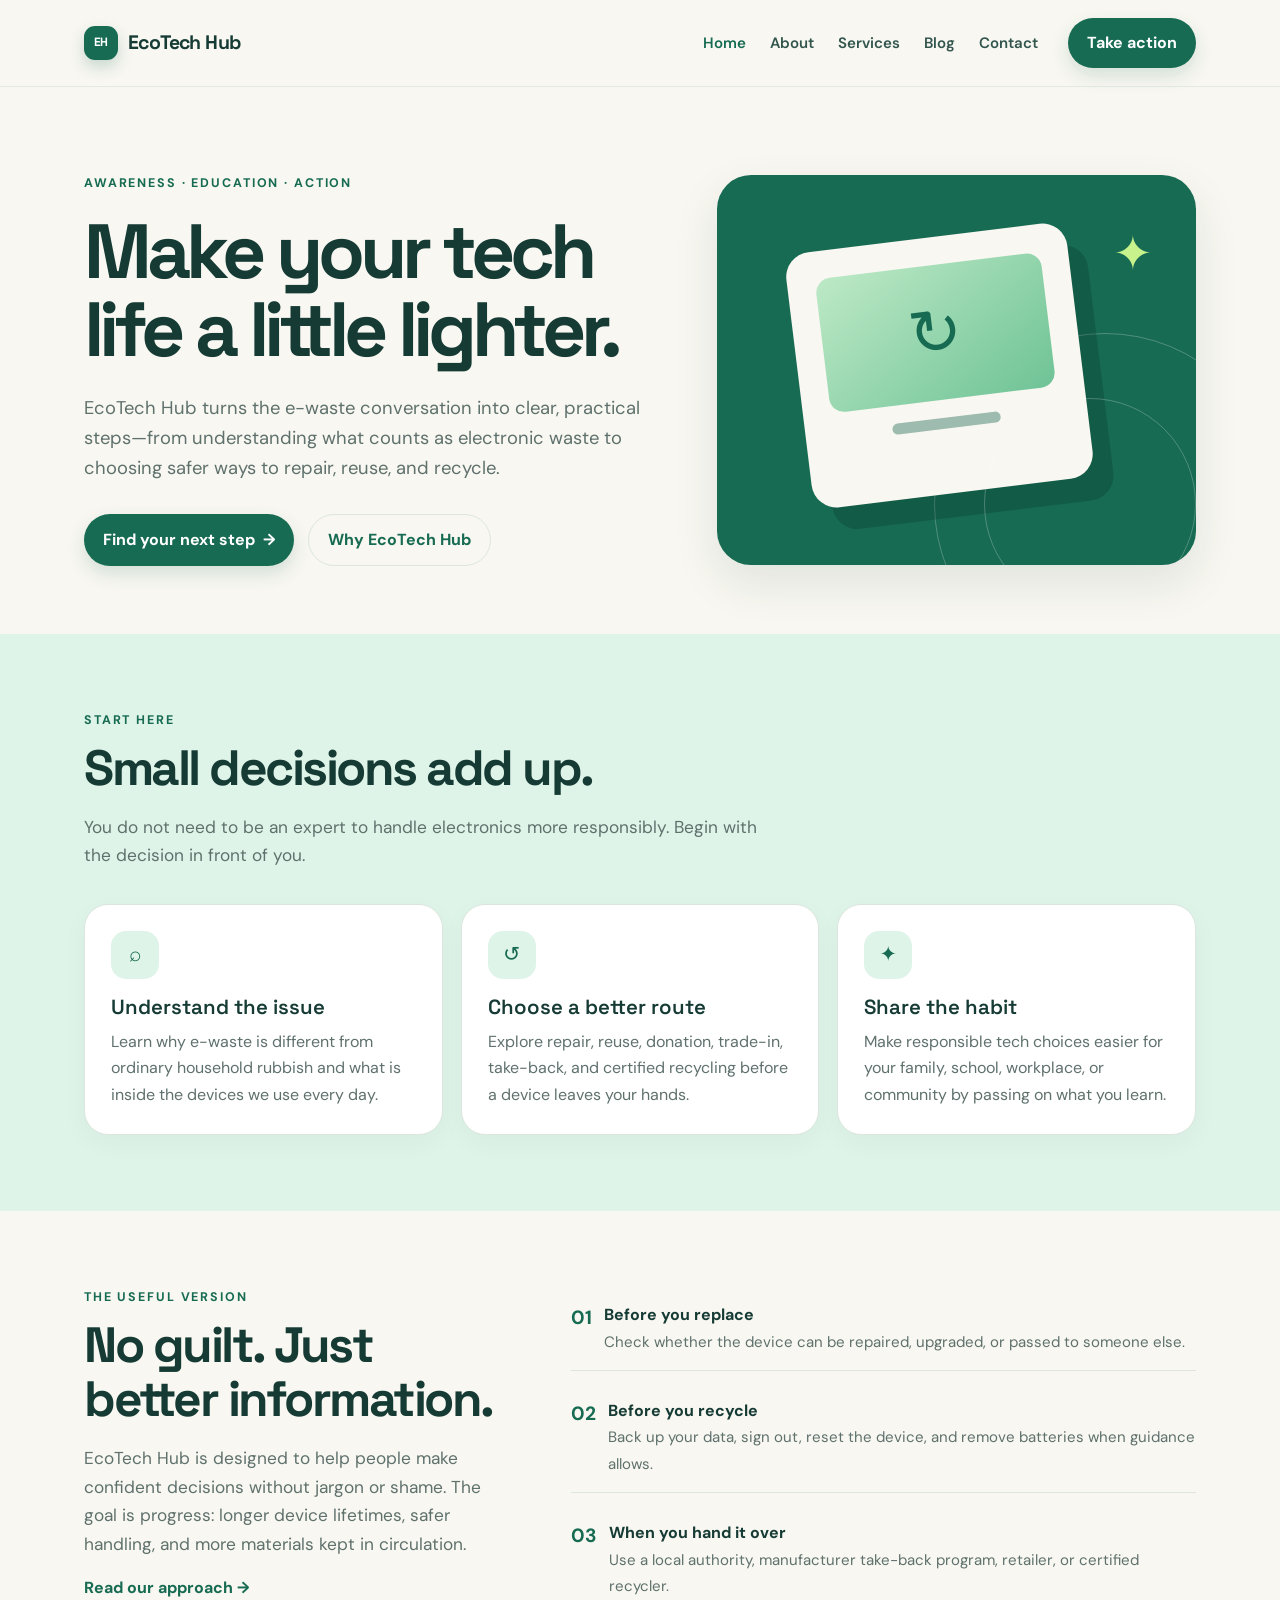
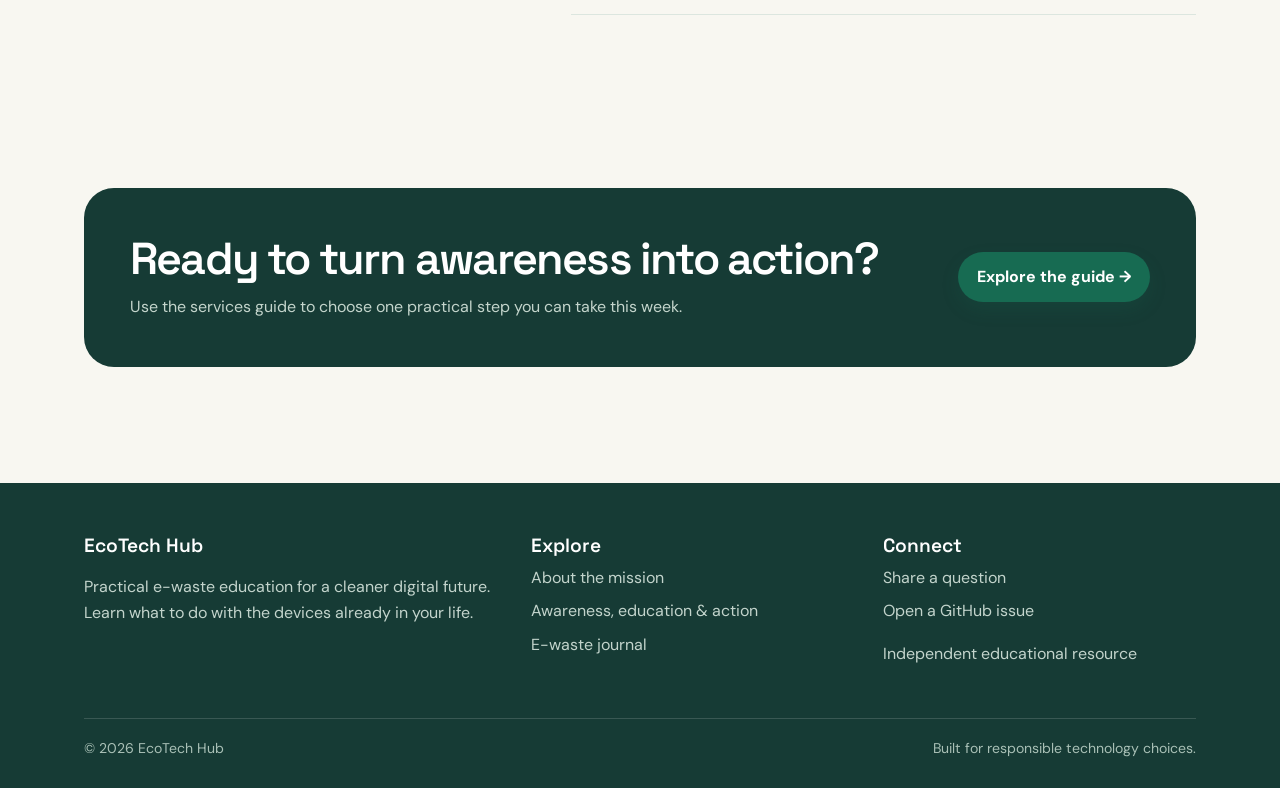
==== index.html @ 5b1f131c "Add files via upload" ====
<!doctype html><html lang="en"><head>
<meta charset="utf-8">
<meta name="viewport" content="width=device-width, initial-scale=1">
<title>EcoTech Hub | E-waste awareness, education and action</title>
<meta name="description" content="EcoTech Hub helps people understand electronic waste, recycle responsibly, and take practical action for a cleaner digital future.">
<link rel="canonical" href="https://eyezake.github.io/ecotech-hub/">
<meta property="og:title" content="EcoTech Hub | E-waste awareness, education and action">
<meta property="og:description" content="EcoTech Hub helps people understand electronic waste, recycle responsibly, and take practical action for a cleaner digital future.">
<meta property="og:image" content="https://eyezake.github.io/ecotech-hub/og-image.png">
<meta property="og:url" content="https://eyezake.github.io/ecotech-hub/">
<meta property="og:type" content="website">
<meta property="og:site_name" content="EcoTech Hub">
<meta name="twitter:card" content="summary_large_image">
<meta name="twitter:title" content="EcoTech Hub | E-waste awareness, education and action">
<meta name="twitter:description" content="EcoTech Hub helps people understand electronic waste, recycle responsibly, and take practical action for a cleaner digital future.">
<meta name="twitter:image" content="https://eyezake.github.io/ecotech-hub/og-image.png">
<link rel="icon" href="./favicon.ico" sizes="any">
<link rel="stylesheet" href="./styles.css">
<script type="application/ld+json">{"@context":"https://schema.org","@type":"Organization","@id":"https://eyezake.github.io/ecotech-hub/#organization","name":"EcoTech Hub","url":"https://eyezake.github.io/ecotech-hub/","logo":"https://eyezake.github.io/ecotech-hub/og-image.png","description":"EcoTech Hub helps people understand electronic waste, recycle responsibly, and take practical action for a cleaner digital future."}</script>
</head><body><header class="site-header"><a class="skip-link" href="#main">Skip to content</a><div class="nav-wrap"><a class="brand" href="./"><span class="brand-mark" aria-hidden="true">EH</span><span>EcoTech Hub</span></a><button class="menu-toggle" aria-controls="site-nav" aria-expanded="false" aria-label="Open navigation">☰</button><nav id="site-nav" class="nav-links" aria-label="Primary navigation"><a href="./index.html" aria-current="page">Home</a><a href="./about.html">About</a><a href="./services.html">Services</a><a href="./blog.html">Blog</a><a href="./contact.html">Contact</a></nav><a class="nav-cta" href="./contact.html">Take action</a></div></header><main id="main"><section class="hero"><div><div class="eyebrow">Awareness · education · action</div><h1>Make your tech life a little lighter.</h1><p>EcoTech Hub turns the e-waste conversation into clear, practical steps—from understanding what counts as electronic waste to choosing safer ways to repair, reuse, and recycle.</p><div class="actions"><a class="button" href="./services.html">Find your next step <span aria-hidden="true">→</span></a><a class="button secondary" href="./about.html">Why EcoTech Hub</a></div></div><div class="hero-art" role="img" aria-label="Illustration of a smartphone inside a circular economy loop"><div class="device"><div class="device-screen" aria-hidden="true">↻</div><div class="device-slot"></div></div><div class="orbit" aria-hidden="true">✦</div></div></section><section class="section-tint"><div class="inner"><div class="section-heading"><div class="eyebrow">Start here</div><h2>Small decisions add up.</h2><p>You do not need to be an expert to handle electronics more responsibly. Begin with the decision in front of you.</p></div><div class="grid"><article class="card"><div class="icon" aria-hidden="true">⌕</div><h3>Understand the issue</h3><p>Learn why e-waste is different from ordinary household rubbish and what is inside the devices we use every day.</p></article><article class="card"><div class="icon" aria-hidden="true">↺</div><h3>Choose a better route</h3><p>Explore repair, reuse, donation, trade-in, take-back, and certified recycling before a device leaves your hands.</p></article><article class="card"><div class="icon" aria-hidden="true">✦</div><h3>Share the habit</h3><p>Make responsible tech choices easier for your family, school, workplace, or community by passing on what you learn.</p></article></div></div></section><section class="section"><div class="split"><div class="section-heading"><div class="eyebrow">The useful version</div><h2>No guilt. Just better information.</h2><p>EcoTech Hub is designed to help people make confident decisions without jargon or shame. The goal is progress: longer device lifetimes, safer handling, and more materials kept in circulation.</p><a class="read-more" href="./about.html">Read our approach →</a></div><div class="checklist"><div class="check"><div class="checkmark">01</div><div><b>Before you replace</b><span>Check whether the device can be repaired, upgraded, or passed to someone else.</span></div></div><div class="check"><div class="checkmark">02</div><div><b>Before you recycle</b><span>Back up your data, sign out, reset the device, and remove batteries when guidance allows.</span></div></div><div class="check"><div class="checkmark">03</div><div><b>When you hand it over</b><span>Use a local authority, manufacturer take-back program, retailer, or certified recycler.</span></div></div></div></div></section><section class="section"><div class="banner"><div><h2>Ready to turn awareness into action?</h2><p>Use the services guide to choose one practical step you can take this week.</p></div><a class="button" href="./services.html">Explore the guide →</a></div></section></main><footer class="site-footer"><div class="footer-inner"><div class="footer-grid"><div><div class="footer-title">EcoTech Hub</div><p>Practical e-waste education for a cleaner digital future. Learn what to do with the devices already in your life.</p></div><div><div class="footer-title">Explore</div><a href="./about.html">About the mission</a><a href="./services.html">Awareness, education & action</a><a href="./blog.html">E-waste journal</a></div><div><div class="footer-title">Connect</div><a href="./contact.html">Share a question</a><a href="https://github.com/Eyezake/ecotech-hub/issues/new" rel="noopener">Open a GitHub issue</a><p>Independent educational resource</p></div></div><div class="copyright"><span>© 2026 EcoTech Hub</span><span>Built for responsible technology choices.</span></div></div></footer><script src="./scripts.js" defer></script></body></html>
---- styles.css ----
@import url('https://fonts.googleapis.com/css2?family=DM+Sans:wght@400;500;600;700&family=Space+Grotesk:wght@500;600;700&display=swap');
:root{--ink:#163b35;--muted:#5f716d;--paper:#f8f7f1;--card:#fff;--line:#dce6df;--green:#176b52;--lime:#c8f28b;--mint:#dff4e8;--orange:#ed8b57;--shadow:0 18px 45px rgba(22,59,53,.10);--radius:24px}*{box-sizing:border-box}html{scroll-behavior:smooth}body{margin:0;background:var(--paper);color:var(--ink);font:16px/1.65 'DM Sans',system-ui,sans-serif}a{color:inherit;text-decoration:none}a:hover{text-decoration:underline;text-underline-offset:3px}img{max-width:100%;display:block}.skip-link{position:absolute;left:-999px;top:8px;background:var(--ink);color:#fff;padding:8px 12px;border-radius:8px;z-index:10}.skip-link:focus{left:8px}.site-header{position:sticky;top:0;z-index:5;background:rgba(248,247,241,.94);backdrop-filter:blur(12px);border-bottom:1px solid rgba(220,230,223,.8)}.nav-wrap{max-width:1160px;margin:auto;padding:18px 24px;display:flex;align-items:center;gap:30px}.brand{display:flex;align-items:center;gap:10px;font-family:'Space Grotesk',sans-serif;font-weight:700;font-size:1.22rem;letter-spacing:-.03em;margin-right:auto}.brand-mark{width:34px;height:34px;border-radius:11px;background:var(--green);color:#fff;display:grid;place-items:center;font-size:.75rem;letter-spacing:-.08em;box-shadow:0 7px 15px rgba(23,107,82,.22)}.nav-links{display:flex;align-items:center;gap:24px;font-weight:600;font-size:.94rem;color:#31554d}.nav-links a[aria-current=page]{color:var(--green)}.nav-cta,.button{display:inline-flex;align-items:center;justify-content:center;gap:8px;border:0;border-radius:999px;background:var(--green);color:#fff;padding:12px 19px;font-weight:700;cursor:pointer;box-shadow:0 8px 18px rgba(23,107,82,.16)}.nav-cta:hover,.button:hover{background:#0f553f;text-decoration:none;transform:translateY(-1px)}.menu-toggle{display:none;background:none;border:1px solid var(--line);border-radius:10px;padding:8px 10px;color:var(--ink);font-size:1.2rem}.hero{max-width:1160px;margin:0 auto;padding:86px 24px 68px;display:grid;grid-template-columns:1.08fr .92fr;gap:70px;align-items:center}.eyebrow{color:var(--green);font-size:.78rem;text-transform:uppercase;letter-spacing:.15em;font-weight:700}.hero h1,.page-intro h1{font:700 clamp(2.7rem,6vw,5.35rem)/1.02 'Space Grotesk',sans-serif;letter-spacing:-.065em;margin:18px 0 24px;max-width:720px}.hero p{font-size:1.15rem;color:var(--muted);max-width:570px}.actions{display:flex;gap:14px;flex-wrap:wrap;margin-top:30px}.button.secondary{background:transparent;color:var(--green);border:1px solid var(--line);box-shadow:none}.button.secondary:hover{background:var(--mint)}.hero-art{min-height:390px;border-radius:34px;background:var(--green);position:relative;overflow:hidden;padding:30px;box-shadow:var(--shadow)}.hero-art:before,.hero-art:after{content:'';position:absolute;border:1px solid rgba(255,255,255,.24);border-radius:50%;width:340px;height:340px;right:-80px;bottom:-110px}.hero-art:after{width:210px;height:210px;right:0;bottom:-45px}.device{position:absolute;left:17%;top:16%;width:59%;height:66%;background:var(--paper);border-radius:25px;transform:rotate(-7deg);box-shadow:18px 24px 0 rgba(5,46,38,.25);padding:28px}.device-screen{height:67%;border-radius:15px;background:linear-gradient(145deg,#bde9c6,#6fc396);display:grid;place-items:center;color:var(--green);font-size:4rem}.device-slot{height:11px;width:48%;margin:18px auto 0;background:#9ebbb0;border-radius:99px}.orbit{position:absolute;right:9%;top:10%;color:var(--lime);font-size:3rem}.section{max-width:1160px;margin:0 auto;padding:76px 24px}.section-tint{background:var(--mint);max-width:none}.section-tint>.inner{max-width:1160px;margin:auto;padding:76px 24px}.section-heading{max-width:680px;margin-bottom:34px}.section-heading h2{font:700 clamp(2rem,4vw,3.1rem)/1.1 'Space Grotesk',sans-serif;letter-spacing:-.05em;margin:10px 0 14px}.section-heading p{color:var(--muted);font-size:1.08rem}.grid{display:grid;grid-template-columns:repeat(3,1fr);gap:18px}.card{background:var(--card);border:1px solid var(--line);border-radius:var(--radius);padding:26px;box-shadow:0 8px 24px rgba(22,59,53,.04)}.card h3{font:600 1.28rem/1.2 'Space Grotesk',sans-serif;margin:16px 0 10px}.card p{color:var(--muted);margin:0}.icon{width:48px;height:48px;border-radius:15px;background:var(--mint);display:grid;place-items:center;color:var(--green);font-size:1.3rem}.number{font:700 2.5rem 'Space Grotesk',sans-serif;color:var(--green)}.split{display:grid;grid-template-columns:.8fr 1.2fr;gap:70px;align-items:start}.checklist{display:grid;gap:12px}.check{display:flex;gap:12px;align-items:flex-start;padding:15px 0;border-bottom:1px solid var(--line)}.check b{display:block}.check span{color:var(--muted);font-size:.94rem}.checkmark{color:var(--green);font-weight:700;font-size:1.2rem}.banner{background:var(--ink);color:#fff;border-radius:30px;padding:46px;display:flex;align-items:center;justify-content:space-between;gap:30px}.banner h2{font:600 clamp(1.8rem,4vw,2.8rem)/1.1 'Space Grotesk',sans-serif;letter-spacing:-.04em;margin:0}.banner p{color:#c4d5cc;margin:.7rem 0 0;max-width:560px}.page-intro{max-width:1160px;margin:auto;padding:75px 24px 45px}.page-intro h1{font-size:clamp(2.5rem,5vw,4.5rem);max-width:760px} .page-intro p{max-width:700px;color:var(--muted);font-size:1.12rem}.prose{max-width:780px}.prose h2{font:600 2rem 'Space Grotesk',sans-serif;letter-spacing:-.04em;margin-top:42px}.prose h3{font:600 1.25rem 'Space Grotesk',sans-serif;margin-top:30px}.prose p,.prose li{color:#526863}.prose ul{padding-left:20px}.stats{display:grid;grid-template-columns:repeat(3,1fr);gap:18px;margin:34px 0}.stat{padding:22px 0;border-top:2px solid var(--green)}.stat p{color:var(--muted);margin:4px 0}.post-grid{display:grid;grid-template-columns:repeat(3,1fr);gap:18px}.post{overflow:hidden;padding:0}.post-top{height:155px;background:linear-gradient(135deg,var(--green),#3b9b72);padding:22px;color:#fff;display:flex;align-items:flex-end}.post:nth-child(2) .post-top{background:linear-gradient(135deg,#d37747,#f1b269)}.post:nth-child(3) .post-top{background:linear-gradient(135deg,#315f75,#79b99e)}.post-top span{font-size:.78rem;text-transform:uppercase;letter-spacing:.1em;font-weight:700}.post-body{padding:23px}.post-body h2{font:600 1.38rem/1.2 'Space Grotesk',sans-serif;margin:0 0 10px}.post-body p{color:var(--muted);margin:0 0 18px}.read-more{font-weight:700;color:var(--green)}.contact-layout{display:grid;grid-template-columns:.8fr 1.2fr;gap:60px}.contact-list{display:grid;gap:18px;margin-top:25px}.contact-item{display:flex;gap:14px;align-items:flex-start}.contact-item p{color:var(--muted);margin:2px 0}.form-card{background:#fff;border:1px solid var(--line);border-radius:26px;padding:30px;box-shadow:var(--shadow)}label{display:block;font-weight:700;margin:0 0 7px}input,textarea,select{width:100%;border:1px solid #cddbd3;border-radius:12px;background:#fbfcf9;padding:13px 14px;font:inherit;color:var(--ink);margin-bottom:18px}input:focus,textarea:focus,select:focus{outline:3px solid rgba(23,107,82,.16);border-color:var(--green)}textarea{min-height:140px;resize:vertical}.form-note{color:var(--muted);font-size:.86rem;margin-top:13px}.site-footer{background:var(--ink);color:#fff;margin-top:40px}.footer-inner{max-width:1160px;margin:auto;padding:50px 24px 28px}.footer-grid{display:grid;grid-template-columns:1.3fr 1fr 1fr;gap:40px}.footer-grid p,.footer-grid a{color:#c3d4cc}.footer-grid a{display:block;margin:7px 0}.footer-title{font:600 1.2rem 'Space Grotesk',sans-serif}.copyright{border-top:1px solid rgba(255,255,255,.15);margin-top:35px;padding-top:18px;color:#a9c0b6;font-size:.88rem;display:flex;justify-content:space-between;gap:15px;flex-wrap:wrap}.notice{background:#fff7e9;border-left:4px solid var(--orange);padding:18px 20px;border-radius:12px;color:#72533f;margin:25px 0}.sr-only{position:absolute;width:1px;height:1px;padding:0;margin:-1px;overflow:hidden;clip:rect(0,0,0,0);white-space:nowrap;border:0}@media(max-width:800px){.nav-wrap{padding:14px 18px}.menu-toggle{display:block}.nav-links{display:none;position:absolute;left:0;right:0;top:67px;background:var(--paper);padding:14px 20px 20px;border-bottom:1px solid var(--line);flex-direction:column;align-items:flex-start;gap:12px}.nav-links.open{display:flex}.nav-cta{display:none}.hero{grid-template-columns:1fr;gap:35px;padding-top:55px}.hero-art{min-height:310px}.grid,.post-grid{grid-template-columns:1fr}.split,.contact-layout{grid-template-columns:1fr;gap:32px}.stats{grid-template-columns:1fr}.banner{padding:30px;display:block}.banner .button{margin-top:22px}.section,.section-tint>.inner{padding:55px 20px}.page-intro{padding:55px 20px 32px}.footer-grid{grid-template-columns:1fr 1fr;gap:25px}.footer-grid>div:first-child{grid-column:1/-1}}@media(prefers-reduced-motion:reduce){*{scroll-behavior:auto!important;transition:none!important;animation:none!important}}
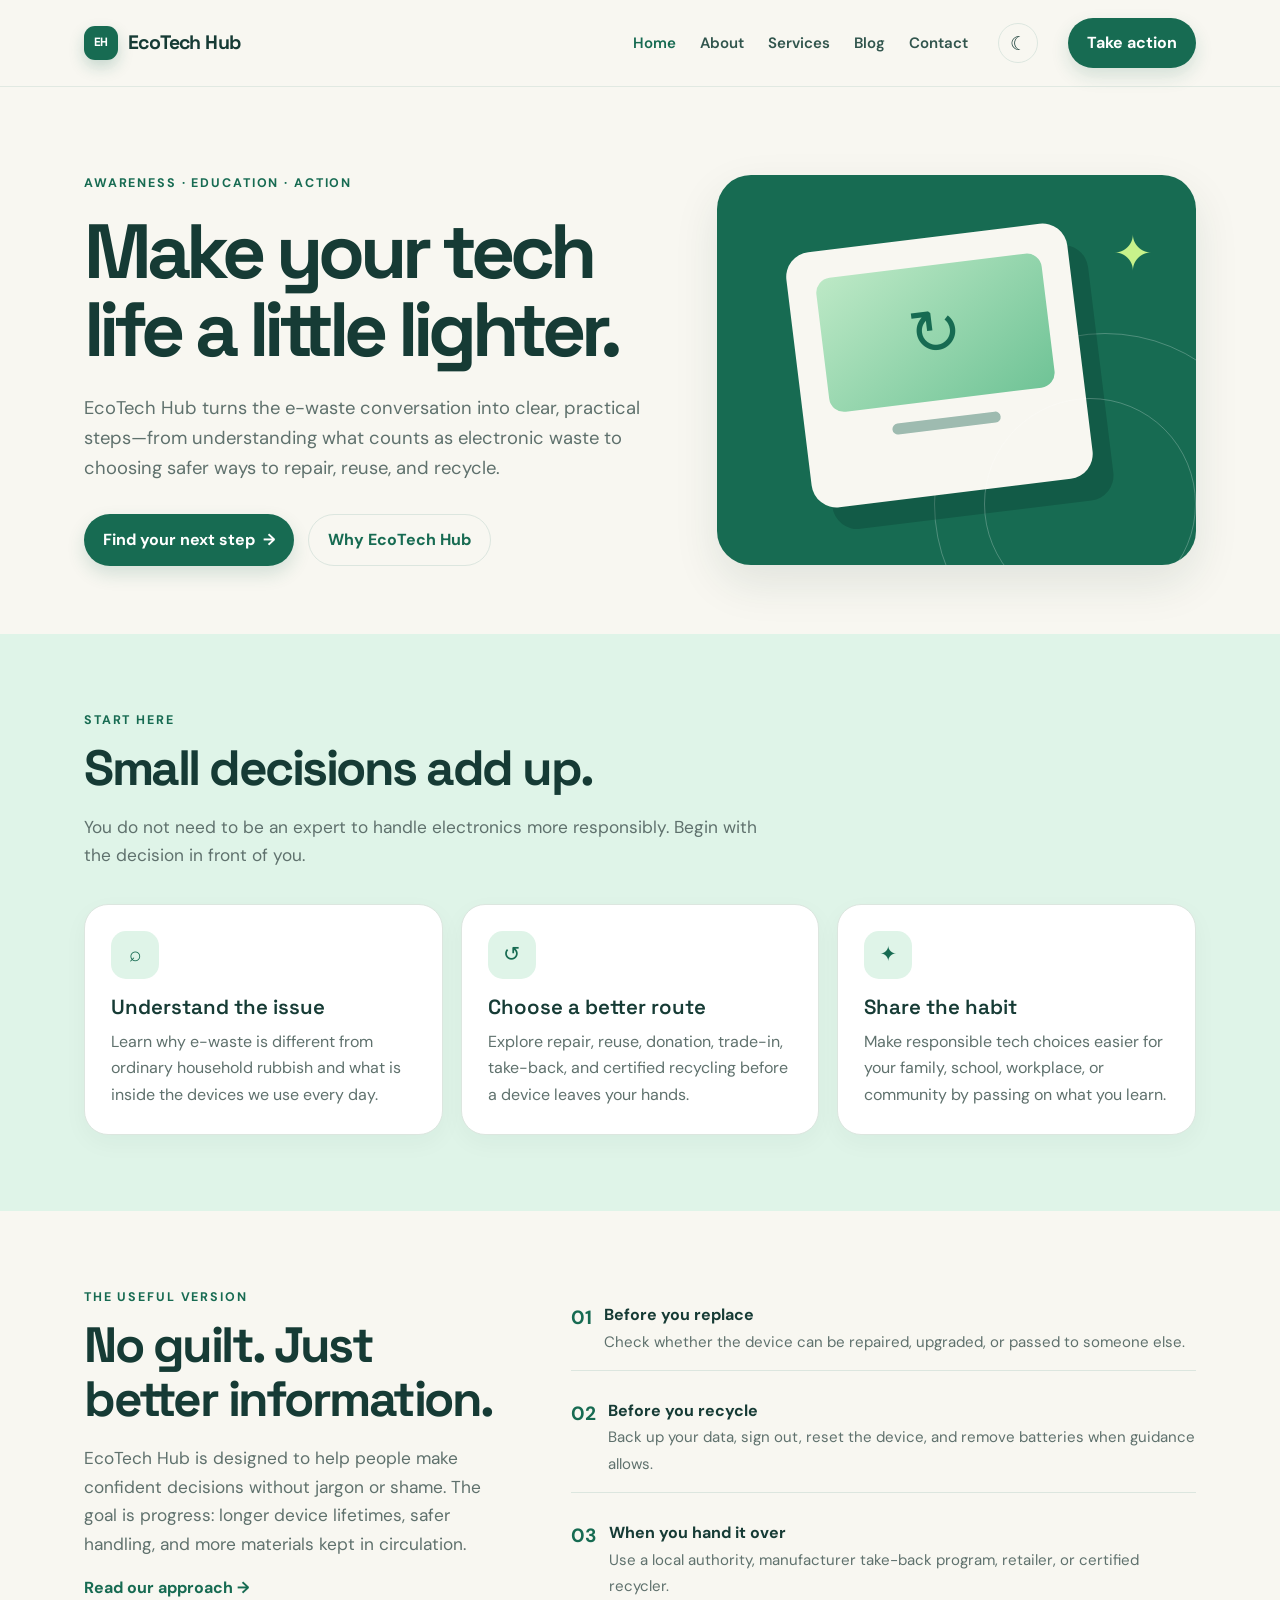
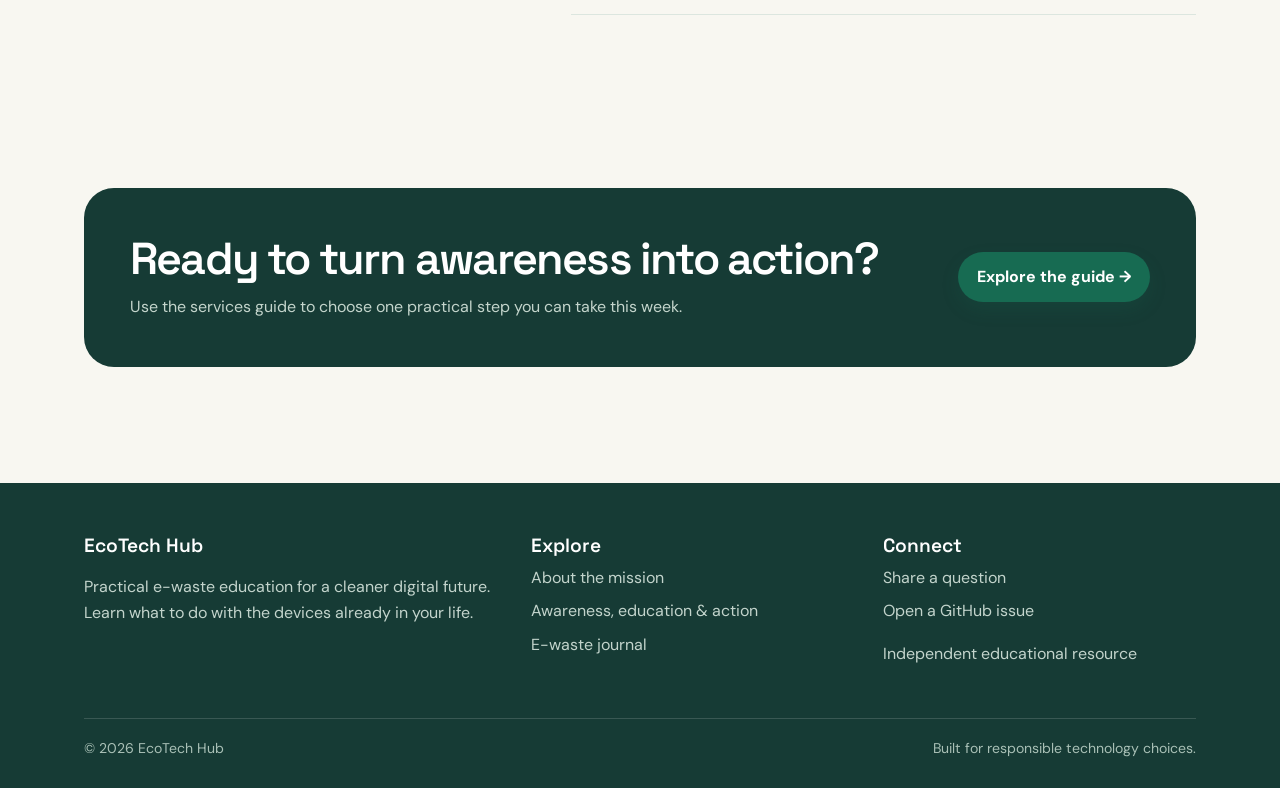
==== commit b2a60752: "Add files via upload" ====
--- a/index.html
+++ b/index.html
@@ -17,4 +17,4 @@
 <link rel="icon" href="./favicon.ico" sizes="any">
 <link rel="stylesheet" href="./styles.css">
 <script type="application/ld+json">{"@context":"https://schema.org","@type":"Organization","@id":"https://eyezake.github.io/ecotech-hub/#organization","name":"EcoTech Hub","url":"https://eyezake.github.io/ecotech-hub/","logo":"https://eyezake.github.io/ecotech-hub/og-image.png","description":"EcoTech Hub helps people understand electronic waste, recycle responsibly, and take practical action for a cleaner digital future."}</script>
-</head><body><header class="site-header"><a class="skip-link" href="#main">Skip to content</a><div class="nav-wrap"><a class="brand" href="./"><span class="brand-mark" aria-hidden="true">EH</span><span>EcoTech Hub</span></a><button class="menu-toggle" aria-controls="site-nav" aria-expanded="false" aria-label="Open navigation">☰</button><nav id="site-nav" class="nav-links" aria-label="Primary navigation"><a href="./index.html" aria-current="page">Home</a><a href="./about.html">About</a><a href="./services.html">Services</a><a href="./blog.html">Blog</a><a href="./contact.html">Contact</a></nav><a class="nav-cta" href="./contact.html">Take action</a></div></header><main id="main"><section class="hero"><div><div class="eyebrow">Awareness · education · action</div><h1>Make your tech life a little lighter.</h1><p>EcoTech Hub turns the e-waste conversation into clear, practical steps—from understanding what counts as electronic waste to choosing safer ways to repair, reuse, and recycle.</p><div class="actions"><a class="button" href="./services.html">Find your next step <span aria-hidden="true">→</span></a><a class="button secondary" href="./about.html">Why EcoTech Hub</a></div></div><div class="hero-art" role="img" aria-label="Illustration of a smartphone inside a circular economy loop"><div class="device"><div class="device-screen" aria-hidden="true">↻</div><div class="device-slot"></div></div><div class="orbit" aria-hidden="true">✦</div></div></section><section class="section-tint"><div class="inner"><div class="section-heading"><div class="eyebrow">Start here</div><h2>Small decisions add up.</h2><p>You do not need to be an expert to handle electronics more responsibly. Begin with the decision in front of you.</p></div><div class="grid"><article class="card"><div class="icon" aria-hidden="true">⌕</div><h3>Understand the issue</h3><p>Learn why e-waste is different from ordinary household rubbish and what is inside the devices we use every day.</p></article><article class="card"><div class="icon" aria-hidden="true">↺</div><h3>Choose a better route</h3><p>Explore repair, reuse, donation, trade-in, take-back, and certified recycling before a device leaves your hands.</p></article><article class="card"><div class="icon" aria-hidden="true">✦</div><h3>Share the habit</h3><p>Make responsible tech choices easier for your family, school, workplace, or community by passing on what you learn.</p></article></div></div></section><section class="section"><div class="split"><div class="section-heading"><div class="eyebrow">The useful version</div><h2>No guilt. Just better information.</h2><p>EcoTech Hub is designed to help people make confident decisions without jargon or shame. The goal is progress: longer device lifetimes, safer handling, and more materials kept in circulation.</p><a class="read-more" href="./about.html">Read our approach →</a></div><div class="checklist"><div class="check"><div class="checkmark">01</div><div><b>Before you replace</b><span>Check whether the device can be repaired, upgraded, or passed to someone else.</span></div></div><div class="check"><div class="checkmark">02</div><div><b>Before you recycle</b><span>Back up your data, sign out, reset the device, and remove batteries when guidance allows.</span></div></div><div class="check"><div class="checkmark">03</div><div><b>When you hand it over</b><span>Use a local authority, manufacturer take-back program, retailer, or certified recycler.</span></div></div></div></div></section><section class="section"><div class="banner"><div><h2>Ready to turn awareness into action?</h2><p>Use the services guide to choose one practical step you can take this week.</p></div><a class="button" href="./services.html">Explore the guide →</a></div></section></main><footer class="site-footer"><div class="footer-inner"><div class="footer-grid"><div><div class="footer-title">EcoTech Hub</div><p>Practical e-waste education for a cleaner digital future. Learn what to do with the devices already in your life.</p></div><div><div class="footer-title">Explore</div><a href="./about.html">About the mission</a><a href="./services.html">Awareness, education & action</a><a href="./blog.html">E-waste journal</a></div><div><div class="footer-title">Connect</div><a href="./contact.html">Share a question</a><a href="https://github.com/Eyezake/ecotech-hub/issues/new" rel="noopener">Open a GitHub issue</a><p>Independent educational resource</p></div></div><div class="copyright"><span>© 2026 EcoTech Hub</span><span>Built for responsible technology choices.</span></div></div></footer><script src="./scripts.js" defer></script></body></html>+</head><body><header class="site-header"><a class="skip-link" href="#main">Skip to content</a><div class="nav-wrap"><a class="brand" href="./"><span class="brand-mark" aria-hidden="true">EH</span><span>EcoTech Hub</span></a><button class="menu-toggle" aria-controls="site-nav" aria-expanded="false" aria-label="Open navigation">☰</button><nav id="site-nav" class="nav-links" aria-label="Primary navigation"><a href="./index.html" aria-current="page">Home</a><a href="./about.html">About</a><a href="./services.html">Services</a><a href="./blog.html">Blog</a><a href="./contact.html">Contact</a></nav><button class="theme-toggle" type="button" aria-pressed="false" aria-label="Switch to dark mode"><span class="theme-icon" aria-hidden="true">☾</span><span class="sr-only">Theme</span></button><a class="nav-cta" href="./contact.html">Take action</a></div></header><main id="main"><section class="hero"><div><div class="eyebrow">Awareness · education · action</div><h1>Make your tech life a little lighter.</h1><p>EcoTech Hub turns the e-waste conversation into clear, practical steps—from understanding what counts as electronic waste to choosing safer ways to repair, reuse, and recycle.</p><div class="actions"><a class="button" href="./services.html">Find your next step <span aria-hidden="true">→</span></a><a class="button secondary" href="./about.html">Why EcoTech Hub</a></div></div><div class="hero-art" role="img" aria-label="Illustration of a smartphone inside a circular economy loop"><div class="device"><div class="device-screen" aria-hidden="true">↻</div><div class="device-slot"></div></div><div class="orbit" aria-hidden="true">✦</div></div></section><section class="section-tint"><div class="inner"><div class="section-heading"><div class="eyebrow">Start here</div><h2>Small decisions add up.</h2><p>You do not need to be an expert to handle electronics more responsibly. Begin with the decision in front of you.</p></div><div class="grid"><article class="card"><div class="icon" aria-hidden="true">⌕</div><h3>Understand the issue</h3><p>Learn why e-waste is different from ordinary household rubbish and what is inside the devices we use every day.</p></article><article class="card"><div class="icon" aria-hidden="true">↺</div><h3>Choose a better route</h3><p>Explore repair, reuse, donation, trade-in, take-back, and certified recycling before a device leaves your hands.</p></article><article class="card"><div class="icon" aria-hidden="true">✦</div><h3>Share the habit</h3><p>Make responsible tech choices easier for your family, school, workplace, or community by passing on what you learn.</p></article></div></div></section><section class="section"><div class="split"><div class="section-heading"><div class="eyebrow">The useful version</div><h2>No guilt. Just better information.</h2><p>EcoTech Hub is designed to help people make confident decisions without jargon or shame. The goal is progress: longer device lifetimes, safer handling, and more materials kept in circulation.</p><a class="read-more" href="./about.html">Read our approach →</a></div><div class="checklist"><div class="check"><div class="checkmark">01</div><div><b>Before you replace</b><span>Check whether the device can be repaired, upgraded, or passed to someone else.</span></div></div><div class="check"><div class="checkmark">02</div><div><b>Before you recycle</b><span>Back up your data, sign out, reset the device, and remove batteries when guidance allows.</span></div></div><div class="check"><div class="checkmark">03</div><div><b>When you hand it over</b><span>Use a local authority, manufacturer take-back program, retailer, or certified recycler.</span></div></div></div></div></section><section class="section"><div class="banner"><div><h2>Ready to turn awareness into action?</h2><p>Use the services guide to choose one practical step you can take this week.</p></div><a class="button" href="./services.html">Explore the guide →</a></div></section></main><footer class="site-footer"><div class="footer-inner"><div class="footer-grid"><div><div class="footer-title">EcoTech Hub</div><p>Practical e-waste education for a cleaner digital future. Learn what to do with the devices already in your life.</p></div><div><div class="footer-title">Explore</div><a href="./about.html">About the mission</a><a href="./services.html">Awareness, education & action</a><a href="./blog.html">E-waste journal</a></div><div><div class="footer-title">Connect</div><a href="./contact.html">Share a question</a><a href="https://github.com/Eyezake/ecotech-hub/issues/new" rel="noopener">Open a GitHub issue</a><p>Independent educational resource</p></div></div><div class="copyright"><span>© 2026 EcoTech Hub</span><span>Built for responsible technology choices.</span></div></div></footer><script src="./scripts.js" defer></script></body></html>
--- a/styles.css
+++ b/styles.css
@@ -1,2 +1,2 @@
 @import url('https://fonts.googleapis.com/css2?family=DM+Sans:wght@400;500;600;700&family=Space+Grotesk:wght@500;600;700&display=swap');
-:root{--ink:#163b35;--muted:#5f716d;--paper:#f8f7f1;--card:#fff;--line:#dce6df;--green:#176b52;--lime:#c8f28b;--mint:#dff4e8;--orange:#ed8b57;--shadow:0 18px 45px rgba(22,59,53,.10);--radius:24px}*{box-sizing:border-box}html{scroll-behavior:smooth}body{margin:0;background:var(--paper);color:var(--ink);font:16px/1.65 'DM Sans',system-ui,sans-serif}a{color:inherit;text-decoration:none}a:hover{text-decoration:underline;text-underline-offset:3px}img{max-width:100%;display:block}.skip-link{position:absolute;left:-999px;top:8px;background:var(--ink);color:#fff;padding:8px 12px;border-radius:8px;z-index:10}.skip-link:focus{left:8px}.site-header{position:sticky;top:0;z-index:5;background:rgba(248,247,241,.94);backdrop-filter:blur(12px);border-bottom:1px solid rgba(220,230,223,.8)}.nav-wrap{max-width:1160px;margin:auto;padding:18px 24px;display:flex;align-items:center;gap:30px}.brand{display:flex;align-items:center;gap:10px;font-family:'Space Grotesk',sans-serif;font-weight:700;font-size:1.22rem;letter-spacing:-.03em;margin-right:auto}.brand-mark{width:34px;height:34px;border-radius:11px;background:var(--green);color:#fff;display:grid;place-items:center;font-size:.75rem;letter-spacing:-.08em;box-shadow:0 7px 15px rgba(23,107,82,.22)}.nav-links{display:flex;align-items:center;gap:24px;font-weight:600;font-size:.94rem;color:#31554d}.nav-links a[aria-current=page]{color:var(--green)}.nav-cta,.button{display:inline-flex;align-items:center;justify-content:center;gap:8px;border:0;border-radius:999px;background:var(--green);color:#fff;padding:12px 19px;font-weight:700;cursor:pointer;box-shadow:0 8px 18px rgba(23,107,82,.16)}.nav-cta:hover,.button:hover{background:#0f553f;text-decoration:none;transform:translateY(-1px)}.menu-toggle{display:none;background:none;border:1px solid var(--line);border-radius:10px;padding:8px 10px;color:var(--ink);font-size:1.2rem}.hero{max-width:1160px;margin:0 auto;padding:86px 24px 68px;display:grid;grid-template-columns:1.08fr .92fr;gap:70px;align-items:center}.eyebrow{color:var(--green);font-size:.78rem;text-transform:uppercase;letter-spacing:.15em;font-weight:700}.hero h1,.page-intro h1{font:700 clamp(2.7rem,6vw,5.35rem)/1.02 'Space Grotesk',sans-serif;letter-spacing:-.065em;margin:18px 0 24px;max-width:720px}.hero p{font-size:1.15rem;color:var(--muted);max-width:570px}.actions{display:flex;gap:14px;flex-wrap:wrap;margin-top:30px}.button.secondary{background:transparent;color:var(--green);border:1px solid var(--line);box-shadow:none}.button.secondary:hover{background:var(--mint)}.hero-art{min-height:390px;border-radius:34px;background:var(--green);position:relative;overflow:hidden;padding:30px;box-shadow:var(--shadow)}.hero-art:before,.hero-art:after{content:'';position:absolute;border:1px solid rgba(255,255,255,.24);border-radius:50%;width:340px;height:340px;right:-80px;bottom:-110px}.hero-art:after{width:210px;height:210px;right:0;bottom:-45px}.device{position:absolute;left:17%;top:16%;width:59%;height:66%;background:var(--paper);border-radius:25px;transform:rotate(-7deg);box-shadow:18px 24px 0 rgba(5,46,38,.25);padding:28px}.device-screen{height:67%;border-radius:15px;background:linear-gradient(145deg,#bde9c6,#6fc396);display:grid;place-items:center;color:var(--green);font-size:4rem}.device-slot{height:11px;width:48%;margin:18px auto 0;background:#9ebbb0;border-radius:99px}.orbit{position:absolute;right:9%;top:10%;color:var(--lime);font-size:3rem}.section{max-width:1160px;margin:0 auto;padding:76px 24px}.section-tint{background:var(--mint);max-width:none}.section-tint>.inner{max-width:1160px;margin:auto;padding:76px 24px}.section-heading{max-width:680px;margin-bottom:34px}.section-heading h2{font:700 clamp(2rem,4vw,3.1rem)/1.1 'Space Grotesk',sans-serif;letter-spacing:-.05em;margin:10px 0 14px}.section-heading p{color:var(--muted);font-size:1.08rem}.grid{display:grid;grid-template-columns:repeat(3,1fr);gap:18px}.card{background:var(--card);border:1px solid var(--line);border-radius:var(--radius);padding:26px;box-shadow:0 8px 24px rgba(22,59,53,.04)}.card h3{font:600 1.28rem/1.2 'Space Grotesk',sans-serif;margin:16px 0 10px}.card p{color:var(--muted);margin:0}.icon{width:48px;height:48px;border-radius:15px;background:var(--mint);display:grid;place-items:center;color:var(--green);font-size:1.3rem}.number{font:700 2.5rem 'Space Grotesk',sans-serif;color:var(--green)}.split{display:grid;grid-template-columns:.8fr 1.2fr;gap:70px;align-items:start}.checklist{display:grid;gap:12px}.check{display:flex;gap:12px;align-items:flex-start;padding:15px 0;border-bottom:1px solid var(--line)}.check b{display:block}.check span{color:var(--muted);font-size:.94rem}.checkmark{color:var(--green);font-weight:700;font-size:1.2rem}.banner{background:var(--ink);color:#fff;border-radius:30px;padding:46px;display:flex;align-items:center;justify-content:space-between;gap:30px}.banner h2{font:600 clamp(1.8rem,4vw,2.8rem)/1.1 'Space Grotesk',sans-serif;letter-spacing:-.04em;margin:0}.banner p{color:#c4d5cc;margin:.7rem 0 0;max-width:560px}.page-intro{max-width:1160px;margin:auto;padding:75px 24px 45px}.page-intro h1{font-size:clamp(2.5rem,5vw,4.5rem);max-width:760px} .page-intro p{max-width:700px;color:var(--muted);font-size:1.12rem}.prose{max-width:780px}.prose h2{font:600 2rem 'Space Grotesk',sans-serif;letter-spacing:-.04em;margin-top:42px}.prose h3{font:600 1.25rem 'Space Grotesk',sans-serif;margin-top:30px}.prose p,.prose li{color:#526863}.prose ul{padding-left:20px}.stats{display:grid;grid-template-columns:repeat(3,1fr);gap:18px;margin:34px 0}.stat{padding:22px 0;border-top:2px solid var(--green)}.stat p{color:var(--muted);margin:4px 0}.post-grid{display:grid;grid-template-columns:repeat(3,1fr);gap:18px}.post{overflow:hidden;padding:0}.post-top{height:155px;background:linear-gradient(135deg,var(--green),#3b9b72);padding:22px;color:#fff;display:flex;align-items:flex-end}.post:nth-child(2) .post-top{background:linear-gradient(135deg,#d37747,#f1b269)}.post:nth-child(3) .post-top{background:linear-gradient(135deg,#315f75,#79b99e)}.post-top span{font-size:.78rem;text-transform:uppercase;letter-spacing:.1em;font-weight:700}.post-body{padding:23px}.post-body h2{font:600 1.38rem/1.2 'Space Grotesk',sans-serif;margin:0 0 10px}.post-body p{color:var(--muted);margin:0 0 18px}.read-more{font-weight:700;color:var(--green)}.contact-layout{display:grid;grid-template-columns:.8fr 1.2fr;gap:60px}.contact-list{display:grid;gap:18px;margin-top:25px}.contact-item{display:flex;gap:14px;align-items:flex-start}.contact-item p{color:var(--muted);margin:2px 0}.form-card{background:#fff;border:1px solid var(--line);border-radius:26px;padding:30px;box-shadow:var(--shadow)}label{display:block;font-weight:700;margin:0 0 7px}input,textarea,select{width:100%;border:1px solid #cddbd3;border-radius:12px;background:#fbfcf9;padding:13px 14px;font:inherit;color:var(--ink);margin-bottom:18px}input:focus,textarea:focus,select:focus{outline:3px solid rgba(23,107,82,.16);border-color:var(--green)}textarea{min-height:140px;resize:vertical}.form-note{color:var(--muted);font-size:.86rem;margin-top:13px}.site-footer{background:var(--ink);color:#fff;margin-top:40px}.footer-inner{max-width:1160px;margin:auto;padding:50px 24px 28px}.footer-grid{display:grid;grid-template-columns:1.3fr 1fr 1fr;gap:40px}.footer-grid p,.footer-grid a{color:#c3d4cc}.footer-grid a{display:block;margin:7px 0}.footer-title{font:600 1.2rem 'Space Grotesk',sans-serif}.copyright{border-top:1px solid rgba(255,255,255,.15);margin-top:35px;padding-top:18px;color:#a9c0b6;font-size:.88rem;display:flex;justify-content:space-between;gap:15px;flex-wrap:wrap}.notice{background:#fff7e9;border-left:4px solid var(--orange);padding:18px 20px;border-radius:12px;color:#72533f;margin:25px 0}.sr-only{position:absolute;width:1px;height:1px;padding:0;margin:-1px;overflow:hidden;clip:rect(0,0,0,0);white-space:nowrap;border:0}@media(max-width:800px){.nav-wrap{padding:14px 18px}.menu-toggle{display:block}.nav-links{display:none;position:absolute;left:0;right:0;top:67px;background:var(--paper);padding:14px 20px 20px;border-bottom:1px solid var(--line);flex-direction:column;align-items:flex-start;gap:12px}.nav-links.open{display:flex}.nav-cta{display:none}.hero{grid-template-columns:1fr;gap:35px;padding-top:55px}.hero-art{min-height:310px}.grid,.post-grid{grid-template-columns:1fr}.split,.contact-layout{grid-template-columns:1fr;gap:32px}.stats{grid-template-columns:1fr}.banner{padding:30px;display:block}.banner .button{margin-top:22px}.section,.section-tint>.inner{padding:55px 20px}.page-intro{padding:55px 20px 32px}.footer-grid{grid-template-columns:1fr 1fr;gap:25px}.footer-grid>div:first-child{grid-column:1/-1}}@media(prefers-reduced-motion:reduce){*{scroll-behavior:auto!important;transition:none!important;animation:none!important}}
+:root{--ink:#163b35;--muted:#5f716d;--paper:#f8f7f1;--card:#fff;--line:#dce6df;--green:#176b52;--lime:#c8f28b;--mint:#dff4e8;--orange:#ed8b57;--shadow:0 18px 45px rgba(22,59,53,.10);--radius:24px;color-scheme:light}[data-theme="dark"]{--ink:#eaf5ef;--muted:#b4c8c0;--paper:#0d2420;--card:#173b34;--line:#31594f;--green:#6fddb0;--lime:#d3f5a1;--mint:#1b473c;--orange:#f4ad7f;--shadow:0 18px 45px rgba(0,0,0,.28);color-scheme:dark}*{box-sizing:border-box}html{scroll-behavior:smooth}body{margin:0;background:var(--paper);color:var(--ink);font:16px/1.65 'DM Sans',system-ui,sans-serif}a{color:inherit;text-decoration:none}a:hover{text-decoration:underline;text-underline-offset:3px}img{max-width:100%;display:block}.skip-link{position:absolute;left:-999px;top:8px;background:var(--ink);color:#fff;padding:8px 12px;border-radius:8px;z-index:10}.skip-link:focus{left:8px}.site-header{position:sticky;top:0;z-index:5;background:rgba(248,247,241,.94);backdrop-filter:blur(12px);border-bottom:1px solid rgba(220,230,223,.8)}.nav-wrap{max-width:1160px;margin:auto;padding:18px 24px;display:flex;align-items:center;gap:30px}.brand{display:flex;align-items:center;gap:10px;font-family:'Space Grotesk',sans-serif;font-weight:700;font-size:1.22rem;letter-spacing:-.03em;margin-right:auto}.brand-mark{width:34px;height:34px;border-radius:11px;background:var(--green);color:#fff;display:grid;place-items:center;font-size:.75rem;letter-spacing:-.08em;box-shadow:0 7px 15px rgba(23,107,82,.22)}.nav-links{display:flex;align-items:center;gap:24px;font-weight:600;font-size:.94rem;color:#31554d}.theme-toggle{display:inline-flex;align-items:center;justify-content:center;width:40px;height:40px;border:1px solid var(--line);border-radius:50%;background:transparent;color:var(--ink);cursor:pointer;font-size:1.2rem;transition:transform .2s,background .2s}.theme-toggle:hover{background:var(--mint);transform:rotate(12deg)}.nav-links a[aria-current=page]{color:var(--green)}.nav-cta,.button{display:inline-flex;align-items:center;justify-content:center;gap:8px;border:0;border-radius:999px;background:var(--green);color:#fff;padding:12px 19px;font-weight:700;cursor:pointer;box-shadow:0 8px 18px rgba(23,107,82,.16)}.nav-cta:hover,.button:hover{background:#0f553f;text-decoration:none;transform:translateY(-1px)}.menu-toggle{display:none;background:none;border:1px solid var(--line);border-radius:10px;padding:8px 10px;color:var(--ink);font-size:1.2rem}.hero{max-width:1160px;margin:0 auto;padding:86px 24px 68px;display:grid;grid-template-columns:1.08fr .92fr;gap:70px;align-items:center}.eyebrow{color:var(--green);font-size:.78rem;text-transform:uppercase;letter-spacing:.15em;font-weight:700}.hero h1,.page-intro h1{font:700 clamp(2.7rem,6vw,5.35rem)/1.02 'Space Grotesk',sans-serif;letter-spacing:-.065em;margin:18px 0 24px;max-width:720px}.hero p{font-size:1.15rem;color:var(--muted);max-width:570px}.actions{display:flex;gap:14px;flex-wrap:wrap;margin-top:30px}.button.secondary{background:transparent;color:var(--green);border:1px solid var(--line);box-shadow:none}.button.secondary:hover{background:var(--mint)}.hero-art{min-height:390px;border-radius:34px;background:var(--green);position:relative;overflow:hidden;padding:30px;box-shadow:var(--shadow)}.hero-art:before,.hero-art:after{content:'';position:absolute;border:1px solid rgba(255,255,255,.24);border-radius:50%;width:340px;height:340px;right:-80px;bottom:-110px}.hero-art:after{width:210px;height:210px;right:0;bottom:-45px}.device{position:absolute;left:17%;top:16%;width:59%;height:66%;background:var(--paper);border-radius:25px;transform:rotate(-7deg);box-shadow:18px 24px 0 rgba(5,46,38,.25);padding:28px}.device-screen{height:67%;border-radius:15px;background:linear-gradient(145deg,#bde9c6,#6fc396);display:grid;place-items:center;color:var(--green);font-size:4rem}.device-slot{height:11px;width:48%;margin:18px auto 0;background:#9ebbb0;border-radius:99px}.orbit{position:absolute;right:9%;top:10%;color:var(--lime);font-size:3rem}.section{max-width:1160px;margin:0 auto;padding:76px 24px}.section-tint{background:var(--mint);max-width:none}.section-tint>.inner{max-width:1160px;margin:auto;padding:76px 24px}.section-heading{max-width:680px;margin-bottom:34px}.section-heading h2{font:700 clamp(2rem,4vw,3.1rem)/1.1 'Space Grotesk',sans-serif;letter-spacing:-.05em;margin:10px 0 14px}.section-heading p{color:var(--muted);font-size:1.08rem}.grid{display:grid;grid-template-columns:repeat(3,1fr);gap:18px}.card{background:var(--card);border:1px solid var(--line);border-radius:var(--radius);padding:26px;box-shadow:0 8px 24px rgba(22,59,53,.04)}.card h3{font:600 1.28rem/1.2 'Space Grotesk',sans-serif;margin:16px 0 10px}.card p{color:var(--muted);margin:0}.icon{width:48px;height:48px;border-radius:15px;background:var(--mint);display:grid;place-items:center;color:var(--green);font-size:1.3rem}.number{font:700 2.5rem 'Space Grotesk',sans-serif;color:var(--green)}.split{display:grid;grid-template-columns:.8fr 1.2fr;gap:70px;align-items:start}.checklist{display:grid;gap:12px}.check{display:flex;gap:12px;align-items:flex-start;padding:15px 0;border-bottom:1px solid var(--line)}.check b{display:block}.check span{color:var(--muted);font-size:.94rem}.checkmark{color:var(--green);font-weight:700;font-size:1.2rem}.banner{background:var(--ink);color:#fff;border-radius:30px;padding:46px;display:flex;align-items:center;justify-content:space-between;gap:30px}.banner h2{font:600 clamp(1.8rem,4vw,2.8rem)/1.1 'Space Grotesk',sans-serif;letter-spacing:-.04em;margin:0}.banner p{color:#c4d5cc;margin:.7rem 0 0;max-width:560px}.page-intro{max-width:1160px;margin:auto;padding:75px 24px 45px}.page-intro h1{font-size:clamp(2.5rem,5vw,4.5rem);max-width:760px} .page-intro p{max-width:700px;color:var(--muted);font-size:1.12rem}.prose{max-width:780px}.prose h2{font:600 2rem 'Space Grotesk',sans-serif;letter-spacing:-.04em;margin-top:42px}.prose h3{font:600 1.25rem 'Space Grotesk',sans-serif;margin-top:30px}.prose p,.prose li{color:var(--muted)}.prose ul{padding-left:20px}.stats{display:grid;grid-template-columns:repeat(3,1fr);gap:18px;margin:34px 0}.stat{padding:22px 0;border-top:2px solid var(--green)}.stat p{color:var(--muted);margin:4px 0}.post-grid{display:grid;grid-template-columns:repeat(3,1fr);gap:18px}.post{overflow:hidden;padding:0}.post-top{height:155px;background:linear-gradient(135deg,var(--green),#3b9b72);padding:22px;color:#fff;display:flex;align-items:flex-end}.post:nth-child(2) .post-top{background:linear-gradient(135deg,#d37747,#f1b269)}.post:nth-child(3) .post-top{background:linear-gradient(135deg,#315f75,#79b99e)}.post-top span{font-size:.78rem;text-transform:uppercase;letter-spacing:.1em;font-weight:700}.post-body{padding:23px}.post-body h2{font:600 1.38rem/1.2 'Space Grotesk',sans-serif;margin:0 0 10px}.post-body p{color:var(--muted);margin:0 0 18px}.read-more{font-weight:700;color:var(--green)}.contact-layout{display:grid;grid-template-columns:.8fr 1.2fr;gap:60px}.contact-list{display:grid;gap:18px;margin-top:25px}.contact-item{display:flex;gap:14px;align-items:flex-start}.contact-item p{color:var(--muted);margin:2px 0}.form-card{background:var(--card);border:1px solid var(--line);border-radius:26px;padding:30px;box-shadow:var(--shadow)}label{display:block;font-weight:700;margin:0 0 7px}input,textarea,select{width:100%;border:1px solid #cddbd3;border-radius:12px;background:var(--paper);padding:13px 14px;font:inherit;color:var(--ink);margin-bottom:18px}input:focus,textarea:focus,select:focus{outline:3px solid rgba(23,107,82,.16);border-color:var(--green)}textarea{min-height:140px;resize:vertical}.form-note{color:var(--muted);font-size:.86rem;margin-top:13px}.site-footer{background:var(--ink);color:#fff;margin-top:40px}.footer-inner{max-width:1160px;margin:auto;padding:50px 24px 28px}.footer-grid{display:grid;grid-template-columns:1.3fr 1fr 1fr;gap:40px}.footer-grid p,.footer-grid a{color:#c3d4cc}.footer-grid a{display:block;margin:7px 0}.footer-title{font:600 1.2rem 'Space Grotesk',sans-serif}.copyright{border-top:1px solid rgba(255,255,255,.15);margin-top:35px;padding-top:18px;color:#a9c0b6;font-size:.88rem;display:flex;justify-content:space-between;gap:15px;flex-wrap:wrap}.notice{background:#fff7e9;border-left:4px solid var(--orange);padding:18px 20px;border-radius:12px;color:#72533f;margin:25px 0}.sr-only{position:absolute;width:1px;height:1px;padding:0;margin:-1px;overflow:hidden;clip:rect(0,0,0,0);white-space:nowrap;border:0}[data-theme="dark"] .site-header{background:rgba(13,36,32,.94);border-bottom-color:rgba(49,89,79,.8)}[data-theme="dark"] .nav-links{color:#cfe2da}[data-theme="dark"] .nav-cta,[data-theme="dark"] .button{color:#08241b}[data-theme="dark"] .brand-mark{color:#08241b}[data-theme="dark"] .notice{background:#3d2d21;color:#ffe0c5}[data-theme="dark"] .notice strong{color:#fff0dc}[data-theme="dark"] .device{box-shadow:18px 24px 0 rgba(0,0,0,.28)}@media(max-width:800px){.nav-wrap{padding:14px 18px}.menu-toggle{display:block}.nav-links{display:none;position:absolute;left:0;right:0;top:67px;background:var(--paper);padding:14px 20px 20px;border-bottom:1px solid var(--line);flex-direction:column;align-items:flex-start;gap:12px}.nav-links.open{display:flex}.nav-cta{display:none}.hero{grid-template-columns:1fr;gap:35px;padding-top:55px}.hero-art{min-height:310px}.grid,.post-grid{grid-template-columns:1fr}.split,.contact-layout{grid-template-columns:1fr;gap:32px}.stats{grid-template-columns:1fr}.banner{padding:30px;display:block}.banner .button{margin-top:22px}.section,.section-tint>.inner{padding:55px 20px}.page-intro{padding:55px 20px 32px}.footer-grid{grid-template-columns:1fr 1fr;gap:25px}.footer-grid>div:first-child{grid-column:1/-1}}@media(prefers-reduced-motion:reduce){*{scroll-behavior:auto!important;transition:none!important;animation:none!important}}
